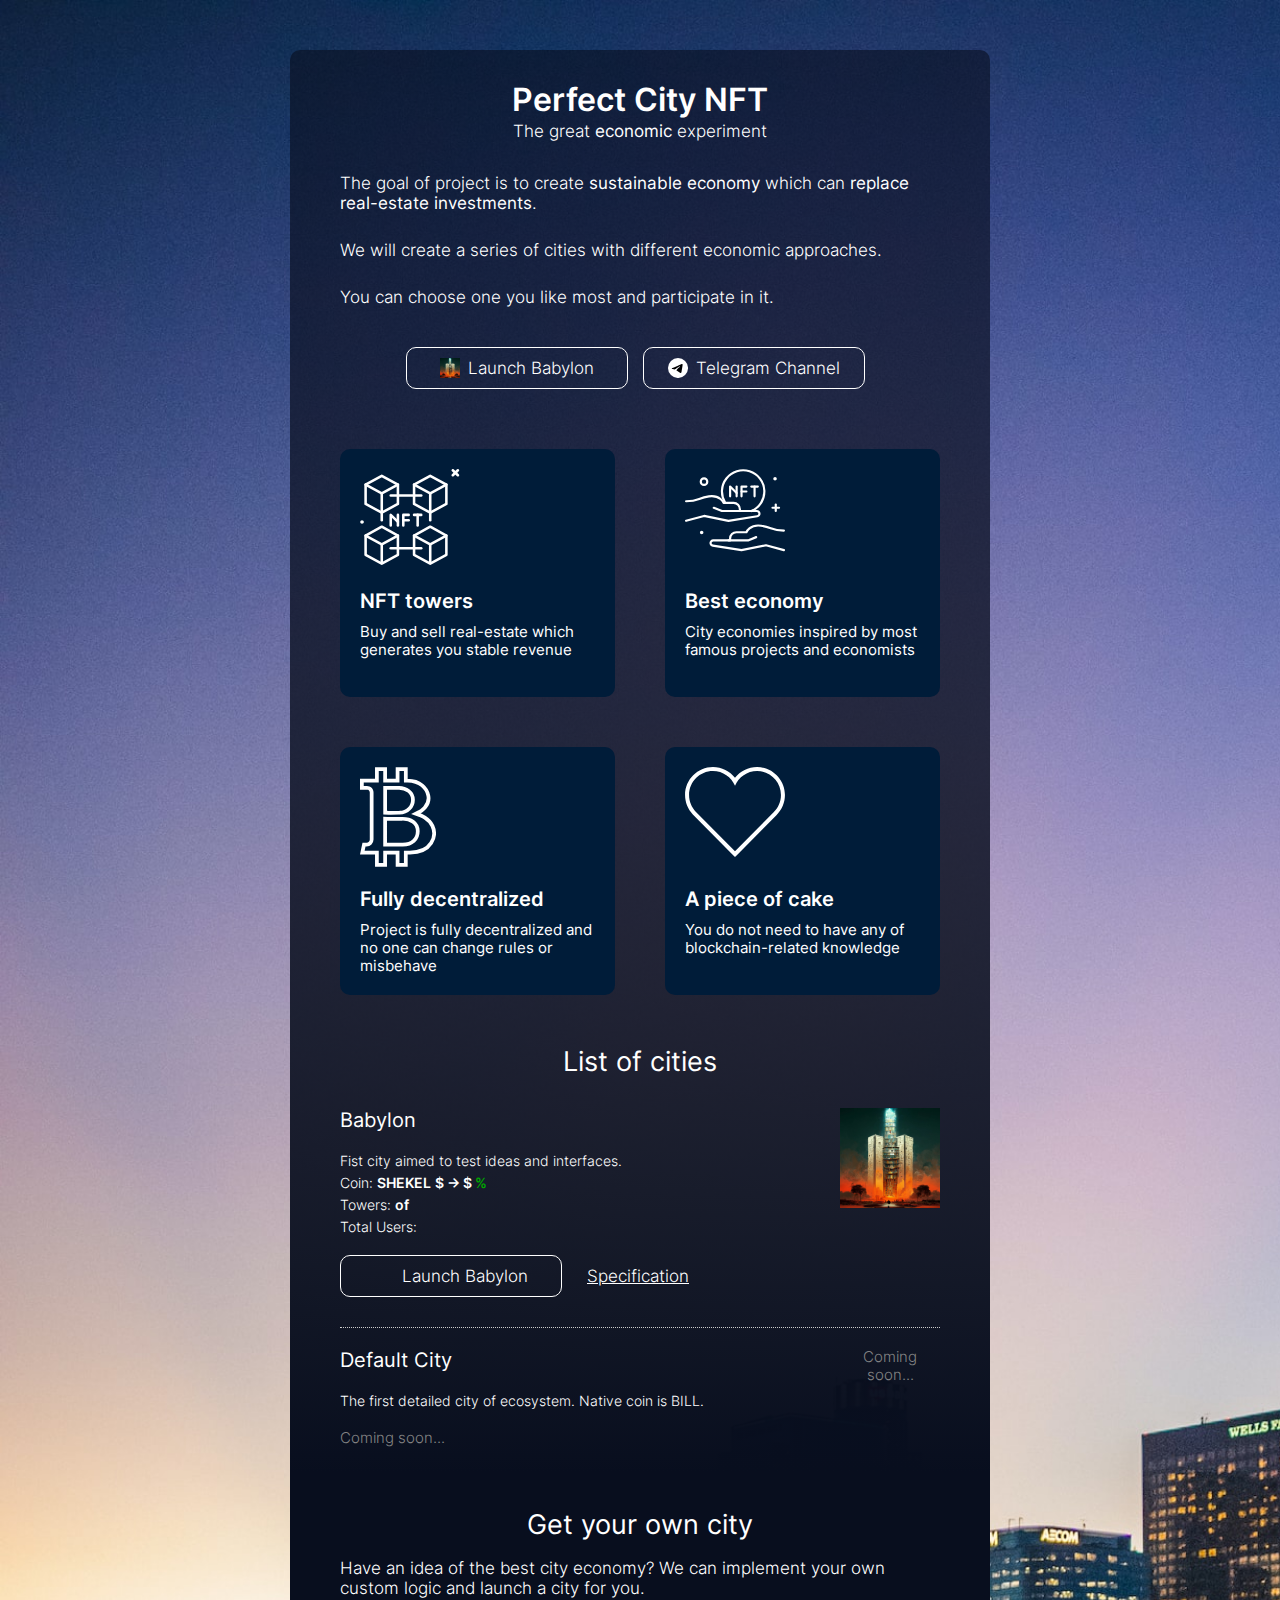
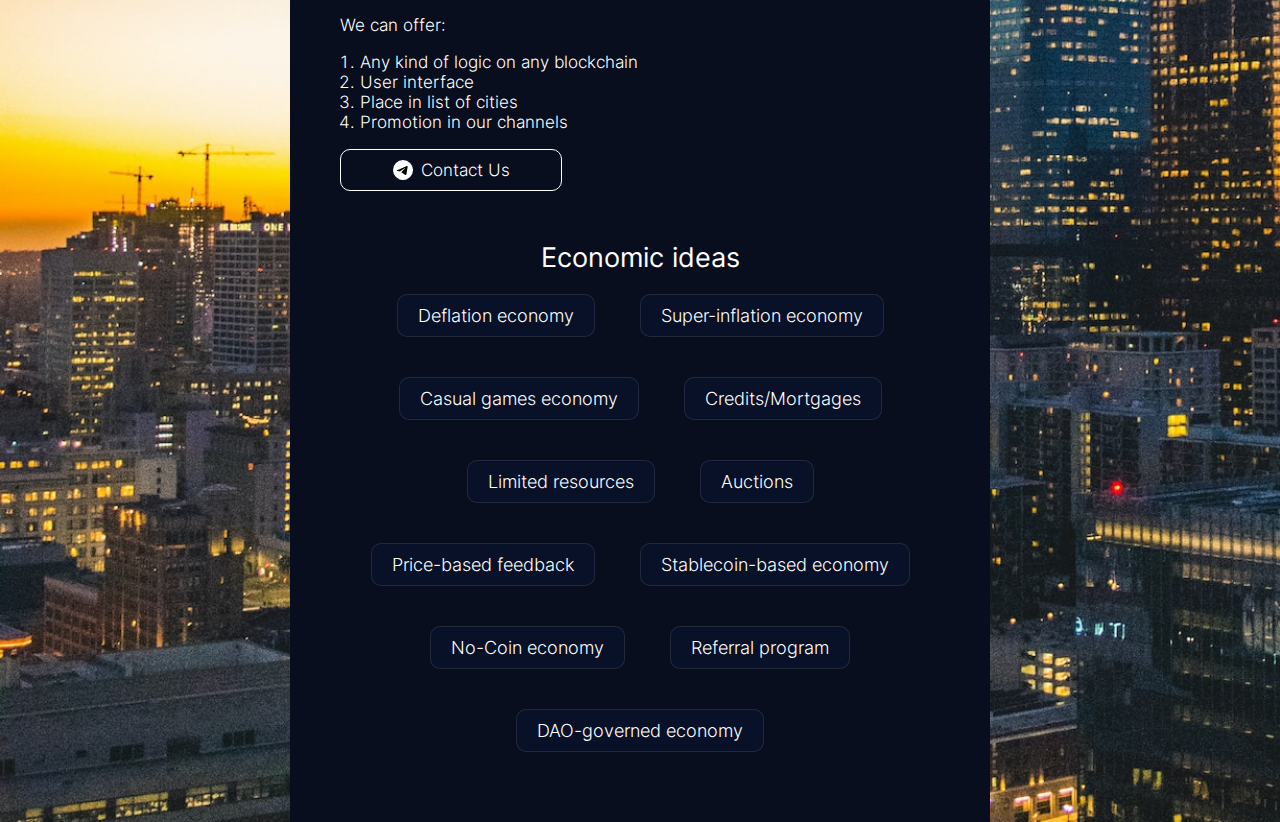
==== index.html @ bed0c01c "deploy" ====
<!DOCTYPE html>
<html lang="en">
<head>
    <meta charset="utf-8" />
    <meta name="viewport" content="width=device-width, initial-scale=1.0">
    <title>Perfect City NFT</title>
    <link href="main.css" rel="stylesheet">
    <link rel="icon" type="image/x-icon" href="favicon.ico">
</head>
<body>
<div class="content"></div>
<script src="main.bundle.js" defer></script>
<script src="runtime.bundle.js" defer></script>
</body>
</html>
---- main.css ----
/*!******************************************************************************************!*\
  !*** css ./node_modules/css-loader/dist/cjs.js!./node_modules/@fontsource/inter/300.css ***!
  \******************************************************************************************/
/* inter-cyrillic-ext-300-normal*/
@font-face {
  font-family: 'Inter';
  font-style: normal;
  font-display: swap;
  font-weight: 300;
  src: url(0a639881a315fb42219c.woff2) format('woff2'), url(b330baea30b41ebd77b1.woff) format('woff');
  unicode-range: U+0460-052F,U+1C80-1C88,U+20B4,U+2DE0-2DFF,U+A640-A69F,U+FE2E-FE2F;
}
/* inter-cyrillic-300-normal*/
@font-face {
  font-family: 'Inter';
  font-style: normal;
  font-display: swap;
  font-weight: 300;
  src: url(a56a3c562bb038d564d9.woff2) format('woff2'), url(b330baea30b41ebd77b1.woff) format('woff');
  unicode-range: U+0301,U+0400-045F,U+0490-0491,U+04B0-04B1,U+2116;
}
/* inter-greek-ext-300-normal*/
@font-face {
  font-family: 'Inter';
  font-style: normal;
  font-display: swap;
  font-weight: 300;
  src: url(29c2cdd24cb3189c87f9.woff2) format('woff2'), url(b330baea30b41ebd77b1.woff) format('woff');
  unicode-range: U+1F00-1FFF;
}
/* inter-greek-300-normal*/
@font-face {
  font-family: 'Inter';
  font-style: normal;
  font-display: swap;
  font-weight: 300;
  src: url(88564212d2f720589a8b.woff2) format('woff2'), url(b330baea30b41ebd77b1.woff) format('woff');
  unicode-range: U+0370-03FF;
}
/* inter-vietnamese-300-normal*/
@font-face {
  font-family: 'Inter';
  font-style: normal;
  font-display: swap;
  font-weight: 300;
  src: url(458d9adac2ed71ea3a8d.woff2) format('woff2'), url(b330baea30b41ebd77b1.woff) format('woff');
  unicode-range: U+0102-0103,U+0110-0111,U+0128-0129,U+0168-0169,U+01A0-01A1,U+01AF-01B0,U+1EA0-1EF9,U+20AB;
}
/* inter-latin-ext-300-normal*/
@font-face {
  font-family: 'Inter';
  font-style: normal;
  font-display: swap;
  font-weight: 300;
  src: url(9d00aad461d0a2a6a18a.woff2) format('woff2'), url(b330baea30b41ebd77b1.woff) format('woff');
  unicode-range: U+0100-024F,U+0259,U+1E00-1EFF,U+2020,U+20A0-20AB,U+20AD-20CF,U+2113,U+2C60-2C7F,U+A720-A7FF;
}
/* inter-latin-300-normal*/
@font-face {
  font-family: 'Inter';
  font-style: normal;
  font-display: swap;
  font-weight: 300;
  src: url(1d901654d5968b3d2af1.woff2) format('woff2'), url(b330baea30b41ebd77b1.woff) format('woff');
  unicode-range: U+0000-00FF,U+0131,U+0152-0153,U+02BB-02BC,U+02C6,U+02DA,U+02DC,U+2000-206F,U+2074,U+20AC,U+2122,U+2191,U+2193,U+2212,U+2215,U+FEFF,U+FFFD;
}

/*!******************************************************************************************!*\
  !*** css ./node_modules/css-loader/dist/cjs.js!./node_modules/@fontsource/inter/400.css ***!
  \******************************************************************************************/
/* inter-cyrillic-ext-400-normal*/
@font-face {
  font-family: 'Inter';
  font-style: normal;
  font-display: swap;
  font-weight: 400;
  src: url(fcc125c4fef4b94c8b13.woff2) format('woff2'), url(8c804432e8c67741aac0.woff) format('woff');
  unicode-range: U+0460-052F,U+1C80-1C88,U+20B4,U+2DE0-2DFF,U+A640-A69F,U+FE2E-FE2F;
}
/* inter-cyrillic-400-normal*/
@font-face {
  font-family: 'Inter';
  font-style: normal;
  font-display: swap;
  font-weight: 400;
  src: url(8684fef6e6411779f0b0.woff2) format('woff2'), url(8c804432e8c67741aac0.woff) format('woff');
  unicode-range: U+0301,U+0400-045F,U+0490-0491,U+04B0-04B1,U+2116;
}
/* inter-greek-ext-400-normal*/
@font-face {
  font-family: 'Inter';
  font-style: normal;
  font-display: swap;
  font-weight: 400;
  src: url(3f642a92b6e57b3a4b84.woff2) format('woff2'), url(8c804432e8c67741aac0.woff) format('woff');
  unicode-range: U+1F00-1FFF;
}
/* inter-greek-400-normal*/
@font-face {
  font-family: 'Inter';
  font-style: normal;
  font-display: swap;
  font-weight: 400;
  src: url(0278a49f9007106a0bf4.woff2) format('woff2'), url(8c804432e8c67741aac0.woff) format('woff');
  unicode-range: U+0370-03FF;
}
/* inter-vietnamese-400-normal*/
@font-face {
  font-family: 'Inter';
  font-style: normal;
  font-display: swap;
  font-weight: 400;
  src: url(789afb71d327988e2fc8.woff2) format('woff2'), url(8c804432e8c67741aac0.woff) format('woff');
  unicode-range: U+0102-0103,U+0110-0111,U+0128-0129,U+0168-0169,U+01A0-01A1,U+01AF-01B0,U+1EA0-1EF9,U+20AB;
}
/* inter-latin-ext-400-normal*/
@font-face {
  font-family: 'Inter';
  font-style: normal;
  font-display: swap;
  font-weight: 400;
  src: url(3a7a76525d98d25962eb.woff2) format('woff2'), url(8c804432e8c67741aac0.woff) format('woff');
  unicode-range: U+0100-024F,U+0259,U+1E00-1EFF,U+2020,U+20A0-20AB,U+20AD-20CF,U+2113,U+2C60-2C7F,U+A720-A7FF;
}
/* inter-latin-400-normal*/
@font-face {
  font-family: 'Inter';
  font-style: normal;
  font-display: swap;
  font-weight: 400;
  src: url(be7cb18dc7caf47cf7e9.woff2) format('woff2'), url(8c804432e8c67741aac0.woff) format('woff');
  unicode-range: U+0000-00FF,U+0131,U+0152-0153,U+02BB-02BC,U+02C6,U+02DA,U+02DC,U+2000-206F,U+2074,U+20AC,U+2122,U+2191,U+2193,U+2212,U+2215,U+FEFF,U+FFFD;
}

/*!******************************************************************************************!*\
  !*** css ./node_modules/css-loader/dist/cjs.js!./node_modules/@fontsource/inter/600.css ***!
  \******************************************************************************************/
/* inter-cyrillic-ext-600-normal*/
@font-face {
  font-family: 'Inter';
  font-style: normal;
  font-display: swap;
  font-weight: 600;
  src: url(c1791ace2adbca4163ca.woff2) format('woff2'), url(d8872b2170f87e73c798.woff) format('woff');
  unicode-range: U+0460-052F,U+1C80-1C88,U+20B4,U+2DE0-2DFF,U+A640-A69F,U+FE2E-FE2F;
}
/* inter-cyrillic-600-normal*/
@font-face {
  font-family: 'Inter';
  font-style: normal;
  font-display: swap;
  font-weight: 600;
  src: url(f17ec551fa8990736da1.woff2) format('woff2'), url(d8872b2170f87e73c798.woff) format('woff');
  unicode-range: U+0301,U+0400-045F,U+0490-0491,U+04B0-04B1,U+2116;
}
/* inter-greek-ext-600-normal*/
@font-face {
  font-family: 'Inter';
  font-style: normal;
  font-display: swap;
  font-weight: 600;
  src: url(66b622a25da168cc60ec.woff2) format('woff2'), url(d8872b2170f87e73c798.woff) format('woff');
  unicode-range: U+1F00-1FFF;
}
/* inter-greek-600-normal*/
@font-face {
  font-family: 'Inter';
  font-style: normal;
  font-display: swap;
  font-weight: 600;
  src: url(c2ba769d6f2c3a8b76fc.woff2) format('woff2'), url(d8872b2170f87e73c798.woff) format('woff');
  unicode-range: U+0370-03FF;
}
/* inter-vietnamese-600-normal*/
@font-face {
  font-family: 'Inter';
  font-style: normal;
  font-display: swap;
  font-weight: 600;
  src: url(fe7c406ffbd129b7aa88.woff2) format('woff2'), url(d8872b2170f87e73c798.woff) format('woff');
  unicode-range: U+0102-0103,U+0110-0111,U+0128-0129,U+0168-0169,U+01A0-01A1,U+01AF-01B0,U+1EA0-1EF9,U+20AB;
}
/* inter-latin-ext-600-normal*/
@font-face {
  font-family: 'Inter';
  font-style: normal;
  font-display: swap;
  font-weight: 600;
  src: url(3cd8400fefcd41fe460c.woff2) format('woff2'), url(d8872b2170f87e73c798.woff) format('woff');
  unicode-range: U+0100-024F,U+0259,U+1E00-1EFF,U+2020,U+20A0-20AB,U+20AD-20CF,U+2113,U+2C60-2C7F,U+A720-A7FF;
}
/* inter-latin-600-normal*/
@font-face {
  font-family: 'Inter';
  font-style: normal;
  font-display: swap;
  font-weight: 600;
  src: url(8f1e0300e8d26fa8919d.woff2) format('woff2'), url(d8872b2170f87e73c798.woff) format('woff');
  unicode-range: U+0000-00FF,U+0131,U+0152-0153,U+02BB-02BC,U+02C6,U+02DA,U+02DC,U+2000-206F,U+2074,U+20AC,U+2122,U+2191,U+2193,U+2212,U+2215,U+FEFF,U+FFFD;
}

/*!********************************************************************************************************************************************************************************!*\
  !*** css ./node_modules/css-loader/dist/cjs.js!./node_modules/resolve-url-loader/index.js!./node_modules/sass-loader/dist/cjs.js??ruleSet[1].rules[0].use[3]!./src/style.scss ***!
  \********************************************************************************************************************************************************************************/
html, body {
  overflow-x: hidden;
}

body {
  overscroll-behavior-y: none;
  color: #FFFFFF;
  font-family: "Inter", sans-serif;
  font-weight: 300;
  background-image: url(511fc9e66ffe0dddd98b.jpg);
  background-size: cover;
  background-repeat: no-repeat;
  background-color: #080E1E;
  margin: 0;
}

.content {
  background: linear-gradient(180deg, rgba(8, 14, 30, 0.6) 0%, rgb(8, 14, 30) 60%, rgb(8, 14, 30) 100%);
  padding: 30px 50px 50px;
  width: 600px;
  margin: 50px auto 0;
  font-size: 17px;
  border-radius: 10px 10px 0 0;
}
@media only screen and (max-width: 700px) {
  .content {
    margin: 0;
    width: calc(100% - 40px);
    min-width: 360px;
    padding-top: 30px;
    padding-left: 20px;
    padding-right: 20px;
  }
}
.content > .title {
  text-align: center;
  font-weight: 600;
  font-size: 32px;
  line-height: 39px;
}
.content > .subtitle {
  text-align: center;
  font-style: normal;
  font-size: 17px;
  line-height: 24px;
}
.content > .story {
  margin-top: 20px;
  font-size: 17px;
}
.content > .story p {
  padding-top: 10px;
}
.content > .story .actions {
  text-align: center;
  margin-top: 40px;
}
.content > .story .button {
  margin-right: 10px;
}
.content > .grid {
  margin-top: 50px;
  margin-bottom: 50px;
  display: grid;
  grid-template-columns: repeat(2, 1fr);
  grid-template-rows: repeat(2, 1fr);
  grid-column-gap: 50px;
  grid-row-gap: 50px;
}
@media only screen and (max-width: 700px) {
  .content > .grid {
    grid-column-gap: 10px;
    grid-row-gap: 10px;
  }
  .content > .grid > .item {
    padding: 5px;
  }
}
.content > .grid > .item {
  background-color: rgb(0, 28, 57);
  border-radius: 10px;
  padding: 20px;
}
.content > .grid > .item .icon {
  width: 100px;
  height: 100px;
  background-size: contain;
  background-repeat: no-repeat;
}
.content > .grid > .item .icon.nft-chain {
  background-image: url(57df6b6407fcf1bdc719.svg);
}
.content > .grid > .item .icon.nft-coin {
  background-image: url(14b4f8cf90a67441672f.svg);
}
.content > .grid > .item .icon.heart {
  background-image: url(d4ce434e15c034f8f153.svg);
}
.content > .grid > .item .icon.btc {
  background-image: url(c328224c6e8856d91b16.svg);
}
.content > .grid > .item > .title {
  margin-top: 20px;
  font-weight: 600;
  font-size: 20px;
  line-height: 24px;
}
.content > .grid > .item > .description {
  margin-top: 10px;
  font-weight: 400;
  font-size: 15px;
  line-height: 18px;
}
.content .section {
  margin-top: 40px;
}
.content .section .title {
  font-weight: 400;
  font-size: 27px;
  line-height: 33px;
  text-align: center;
}
.content .section ol {
  padding-inline-start: 20px;
}
.content .section.cities .title {
  margin-bottom: 30px;
}
.content .section.cities .item {
  margin-bottom: 20px;
  padding-bottom: 20px;
  border-bottom: 1px dotted #ccc;
  display: grid;
  grid-template-columns: 5fr 1fr;
  grid-column-gap: 0;
  grid-row-gap: 0;
  width: 100%;
}
.content .section.cities .item:last-of-type {
  margin-bottom: 0;
  border-bottom: none;
}
.content .section.cities .item .image, .content .section.cities .item .info {
  grid-area: auto;
}
.content .section.cities .item .actions {
  grid-area: 2/1/3/3;
}
.content .section.cities .item .name, .content .section.cities .item .description, .content .section.cities .item .stats {
  margin-bottom: 20px;
}
.content .section.cities .item .image {
  width: 100px;
  height: 100px;
}
.content .section.cities .item .stats {
  margin-top: 5px;
}
.content .section.cities .item .stats > div {
  margin-bottom: 5px;
}
.content .section.cities .item .stats > div > span {
  font-weight: bold;
}
.content .section.cities .item .image.babylon > div {
  background-image: url(0dd05b56761b7afdf03c.jpeg);
}
.content .section.cities .item .image > div {
  width: 100px;
  height: 100px;
  background-size: contain;
  background-repeat: no-repeat;
  text-align: center;
}
.content .section.cities .item .name {
  font-weight: 500;
  font-size: 20px;
  line-height: 24px;
}
.content .section.cities .item .description {
  font-weight: 300;
  font-size: 14px;
  line-height: 17px;
}
.content .section.cities .item .link {
  display: inline-block;
  text-decoration: underline;
  cursor: pointer;
  margin-left: 20px;
  text-align: center;
  color: white;
}
.content .section.cities .item.coming-soon .actions, .content .section.cities .item.coming-soon .image {
  font-weight: 300;
  font-size: 15px;
  line-height: 18px;
  color: #848484;
}
.content .section .list {
  text-align: center;
}
@media only screen and (max-width: 700px) {
  .content .section .list {
    margin-top: 20px;
  }
}
.content .section .list > div {
  display: inline-block;
  position: relative;
}
.content .section .list > div .name {
  font-size: 18px;
  border: 1px solid rgba(255, 255, 255, 0.1);
  border-radius: 10px;
  background-color: rgb(9, 17, 40);
  display: inline-block;
  padding: 10px 20px;
  margin: 20px;
  cursor: help;
}
@media only screen and (max-width: 700px) {
  .content .section .list > div .name {
    margin: 5px;
  }
}
.content .section .list > div .name:hover + .description {
  z-index: 1;
  opacity: 1;
}
.content .section .list > div .description {
  font-size: 14px;
  transition: opacity 0.5s;
  width: 200px;
  opacity: 0;
  position: absolute;
  top: 0;
  left: 0;
  transform: translateY(-90%) translateX(50%);
  border: 1px solid rgba(255, 255, 255, 0.4);
  padding: 5px;
  background-color: rgb(8, 14, 30);
  z-index: -1;
  text-align: left;
}
.content .button {
  border: 1px solid #FFFFFF;
  border-radius: 10px;
  color: white;
  text-decoration: none;
  padding: 10px;
  min-width: 200px;
  display: inline-block;
  text-align: center;
  cursor: pointer;
  transition: background-color 0.3s, border-color 0.3s;
  margin-bottom: 10px;
}
.content .button:hover {
  border-color: red;
}
.content .button > .icon {
  display: inline-block;
  background-repeat: no-repeat;
  background-size: 20px;
  width: 20px;
  height: 20px;
  vertical-align: text-bottom;
  margin-right: 3px;
}
.content .button.telegram > .icon {
  background-image: url(a0e07fb25bb814c35aee.svg);
}
.content .button.babylon > .icon {
  background-image: url(0dd05b56761b7afdf03c.jpeg);
}

.green {
  color: #00a400;
}
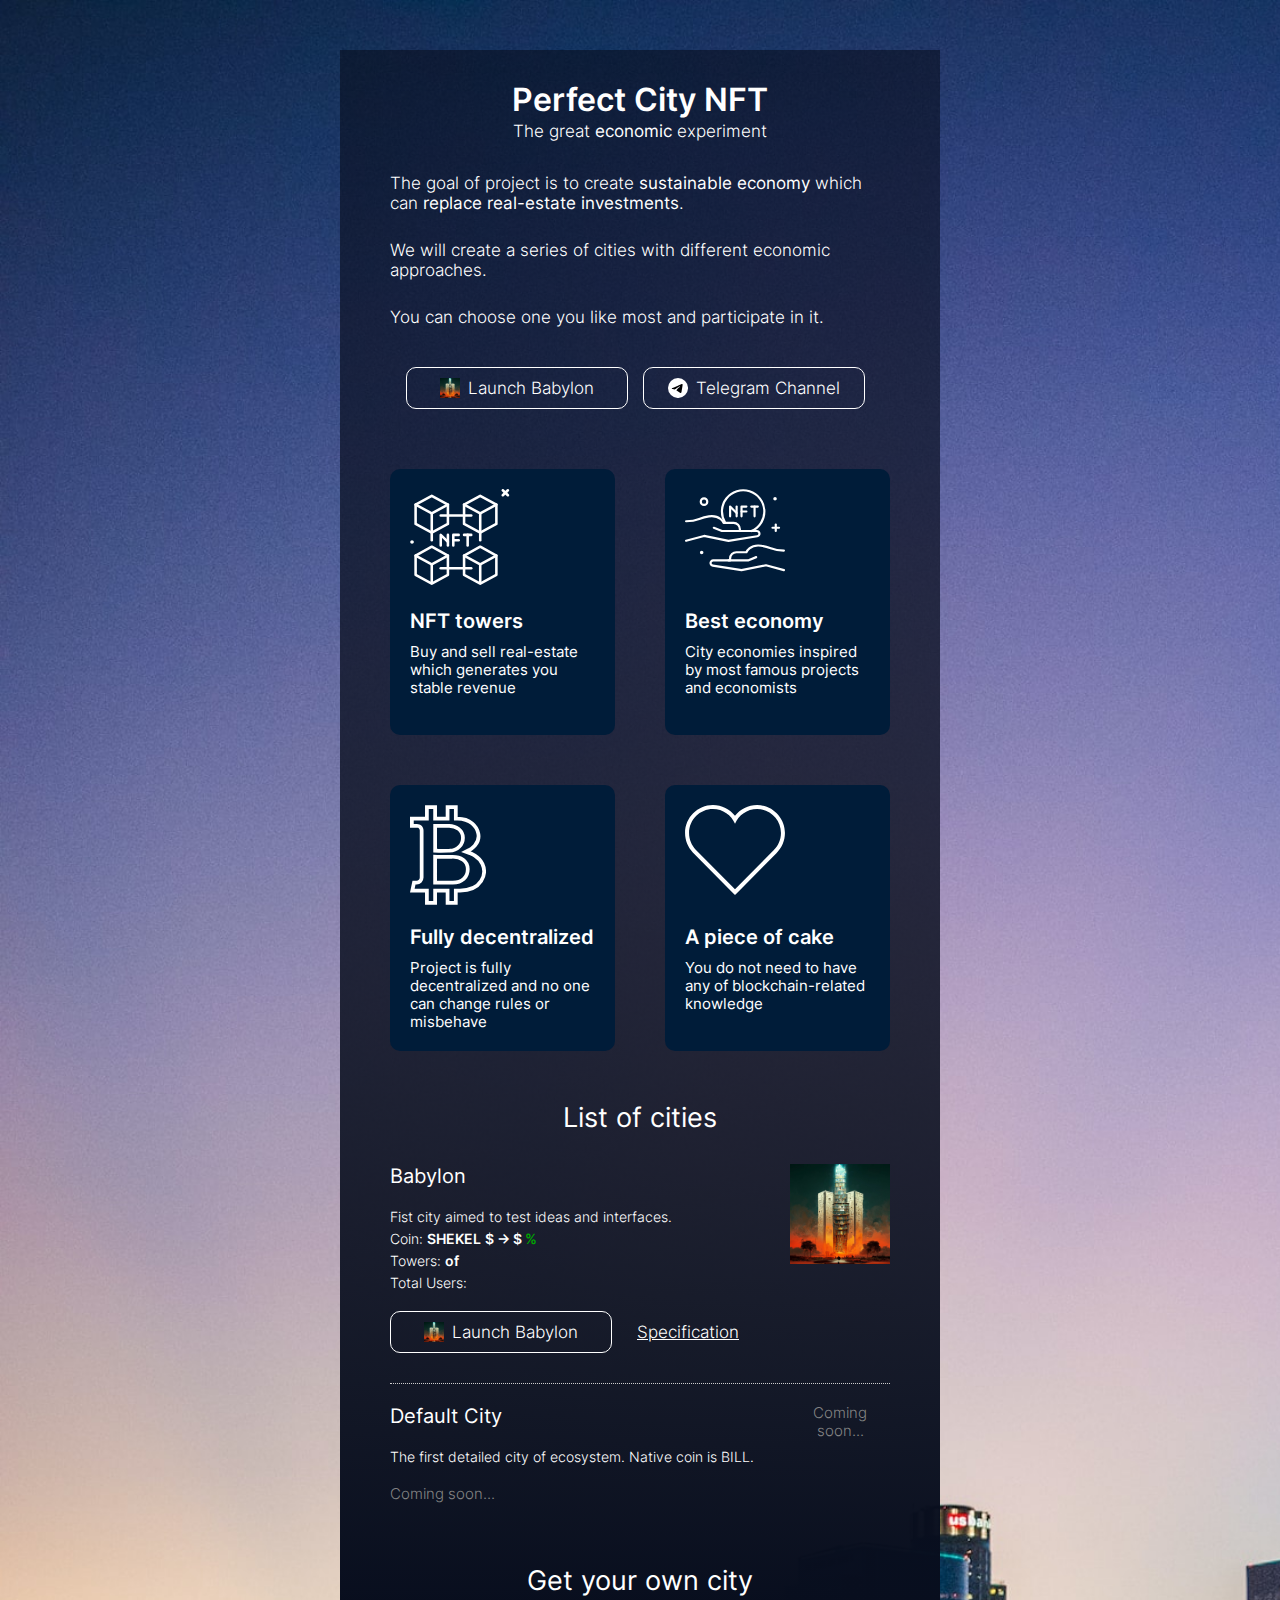
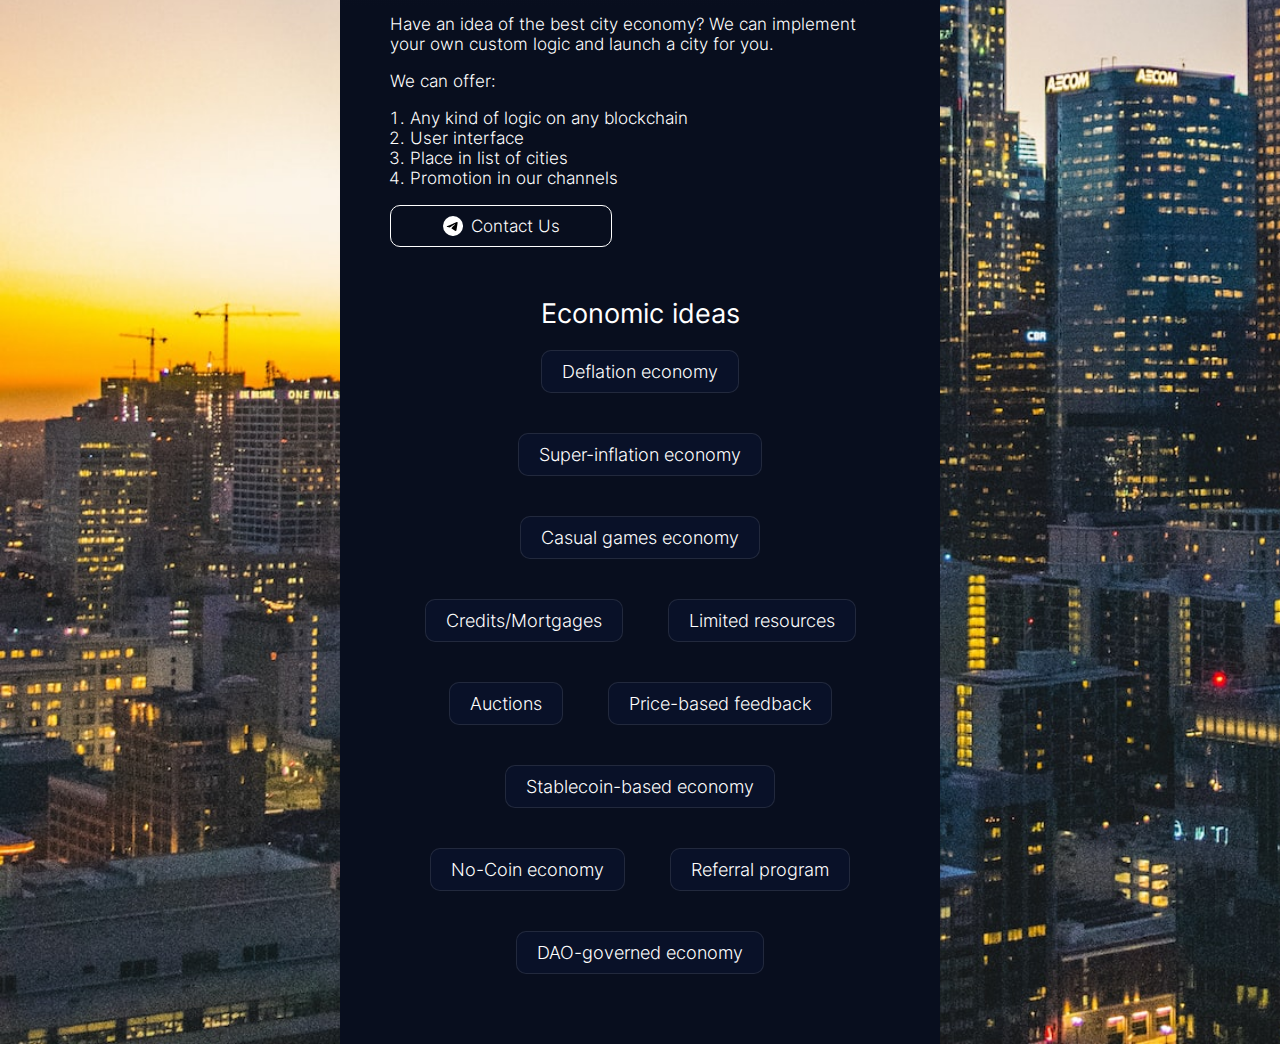
==== commit d15afaa7: "deploy" ====
--- a/index.html
+++ b/index.html
@@ -8,7 +8,9 @@
     <link rel="icon" type="image/x-icon" href="favicon.ico">
 </head>
 <body>
-<div class="content"></div>
+<div class="content">
+    <div class="container"></div>
+</div>
 <script src="main.bundle.js" defer></script>
 <script src="runtime.bundle.js" defer></script>
 </body>
--- a/main.css
+++ b/main.css
@@ -202,10 +202,6 @@
 /*!********************************************************************************************************************************************************************************!*\
   !*** css ./node_modules/css-loader/dist/cjs.js!./node_modules/resolve-url-loader/index.js!./node_modules/sass-loader/dist/cjs.js??ruleSet[1].rules[0].use[3]!./src/style.scss ***!
   \********************************************************************************************************************************************************************************/
-html, body {
-  overflow-x: hidden;
-}
-
 body {
   overscroll-behavior-y: none;
   color: #FFFFFF;
@@ -220,49 +216,53 @@
 
 .content {
   background: linear-gradient(180deg, rgba(8, 14, 30, 0.6) 0%, rgb(8, 14, 30) 60%, rgb(8, 14, 30) 100%);
-  padding: 30px 50px 50px;
   width: 600px;
   margin: 50px auto 0;
   font-size: 17px;
-  border-radius: 10px 10px 0 0;
 }
 @media only screen and (max-width: 700px) {
   .content {
     margin: 0;
-    width: calc(100% - 40px);
-    min-width: 360px;
-    padding-top: 30px;
-    padding-left: 20px;
-    padding-right: 20px;
-  }
-}
-.content > .title {
+    width: 100%;
+  }
+}
+.content .container {
+  padding: 30px 50px 50px;
+  border-radius: 10px 10px 0 0;
+}
+@media only screen and (max-width: 700px) {
+  .content .container {
+    padding: 30px 20px 10px;
+    border-radius: 0;
+  }
+}
+.content .container > .title {
   text-align: center;
   font-weight: 600;
   font-size: 32px;
   line-height: 39px;
 }
-.content > .subtitle {
+.content .container > .subtitle {
   text-align: center;
   font-style: normal;
   font-size: 17px;
   line-height: 24px;
 }
-.content > .story {
+.content .container > .story {
   margin-top: 20px;
   font-size: 17px;
 }
-.content > .story p {
+.content .container > .story p {
   padding-top: 10px;
 }
-.content > .story .actions {
+.content .container > .story .actions {
   text-align: center;
   margin-top: 40px;
 }
-.content > .story .button {
+.content .container > .story .button {
   margin-right: 10px;
 }
-.content > .grid {
+.content .container > .grid {
   margin-top: 50px;
   margin-bottom: 50px;
   display: grid;
@@ -272,65 +272,65 @@
   grid-row-gap: 50px;
 }
 @media only screen and (max-width: 700px) {
-  .content > .grid {
+  .content .container > .grid {
     grid-column-gap: 10px;
     grid-row-gap: 10px;
   }
-  .content > .grid > .item {
+  .content .container > .grid > .item {
     padding: 5px;
   }
 }
-.content > .grid > .item {
+.content .container > .grid > .item {
   background-color: rgb(0, 28, 57);
   border-radius: 10px;
   padding: 20px;
 }
-.content > .grid > .item .icon {
+.content .container > .grid > .item .icon {
   width: 100px;
   height: 100px;
   background-size: contain;
   background-repeat: no-repeat;
 }
-.content > .grid > .item .icon.nft-chain {
+.content .container > .grid > .item .icon.nft-chain {
   background-image: url(57df6b6407fcf1bdc719.svg);
 }
-.content > .grid > .item .icon.nft-coin {
+.content .container > .grid > .item .icon.nft-coin {
   background-image: url(14b4f8cf90a67441672f.svg);
 }
-.content > .grid > .item .icon.heart {
+.content .container > .grid > .item .icon.heart {
   background-image: url(d4ce434e15c034f8f153.svg);
 }
-.content > .grid > .item .icon.btc {
+.content .container > .grid > .item .icon.btc {
   background-image: url(c328224c6e8856d91b16.svg);
 }
-.content > .grid > .item > .title {
+.content .container > .grid > .item > .title {
   margin-top: 20px;
   font-weight: 600;
   font-size: 20px;
   line-height: 24px;
 }
-.content > .grid > .item > .description {
+.content .container > .grid > .item > .description {
   margin-top: 10px;
   font-weight: 400;
   font-size: 15px;
   line-height: 18px;
 }
-.content .section {
+.content .container .section {
   margin-top: 40px;
 }
-.content .section .title {
+.content .container .section .title {
   font-weight: 400;
   font-size: 27px;
   line-height: 33px;
   text-align: center;
 }
-.content .section ol {
+.content .container .section ol {
   padding-inline-start: 20px;
 }
-.content .section.cities .title {
+.content .container .section.cities .title {
   margin-bottom: 30px;
 }
-.content .section.cities .item {
+.content .container .section.cities .item {
   margin-bottom: 20px;
   padding-bottom: 20px;
   border-bottom: 1px dotted #ccc;
@@ -340,53 +340,53 @@
   grid-row-gap: 0;
   width: 100%;
 }
-.content .section.cities .item:last-of-type {
+.content .container .section.cities .item:last-of-type {
   margin-bottom: 0;
   border-bottom: none;
 }
-.content .section.cities .item .image, .content .section.cities .item .info {
+.content .container .section.cities .item .image, .content .container .section.cities .item .info {
   grid-area: auto;
 }
-.content .section.cities .item .actions {
+.content .container .section.cities .item .actions {
   grid-area: 2/1/3/3;
 }
-.content .section.cities .item .name, .content .section.cities .item .description, .content .section.cities .item .stats {
+.content .container .section.cities .item .name, .content .container .section.cities .item .description, .content .container .section.cities .item .stats {
   margin-bottom: 20px;
 }
-.content .section.cities .item .image {
+.content .container .section.cities .item .image {
   width: 100px;
   height: 100px;
 }
-.content .section.cities .item .stats {
+.content .container .section.cities .item .stats {
   margin-top: 5px;
 }
-.content .section.cities .item .stats > div {
+.content .container .section.cities .item .stats > div {
   margin-bottom: 5px;
 }
-.content .section.cities .item .stats > div > span {
+.content .container .section.cities .item .stats > div > span {
   font-weight: bold;
 }
-.content .section.cities .item .image.babylon > div {
+.content .container .section.cities .item .image.babylon > div {
   background-image: url(0dd05b56761b7afdf03c.jpeg);
 }
-.content .section.cities .item .image > div {
+.content .container .section.cities .item .image > div {
   width: 100px;
   height: 100px;
   background-size: contain;
   background-repeat: no-repeat;
   text-align: center;
 }
-.content .section.cities .item .name {
+.content .container .section.cities .item .name {
   font-weight: 500;
   font-size: 20px;
   line-height: 24px;
 }
-.content .section.cities .item .description {
+.content .container .section.cities .item .description {
   font-weight: 300;
   font-size: 14px;
   line-height: 17px;
 }
-.content .section.cities .item .link {
+.content .container .section.cities .item .link {
   display: inline-block;
   text-decoration: underline;
   cursor: pointer;
@@ -394,25 +394,25 @@
   text-align: center;
   color: white;
 }
-.content .section.cities .item.coming-soon .actions, .content .section.cities .item.coming-soon .image {
+.content .container .section.cities .item.coming-soon .actions, .content .container .section.cities .item.coming-soon .image {
   font-weight: 300;
   font-size: 15px;
   line-height: 18px;
   color: #848484;
 }
-.content .section .list {
+.content .container .section .list {
   text-align: center;
 }
 @media only screen and (max-width: 700px) {
-  .content .section .list {
+  .content .container .section .list {
     margin-top: 20px;
   }
 }
-.content .section .list > div {
+.content .container .section .list > div {
   display: inline-block;
   position: relative;
 }
-.content .section .list > div .name {
+.content .container .section .list > div .name {
   font-size: 18px;
   border: 1px solid rgba(255, 255, 255, 0.1);
   border-radius: 10px;
@@ -423,20 +423,22 @@
   cursor: help;
 }
 @media only screen and (max-width: 700px) {
-  .content .section .list > div .name {
+  .content .container .section .list > div .name {
     margin: 5px;
   }
 }
-.content .section .list > div .name:hover + .description {
+.content .container .section .list > div .name:hover + .description {
   z-index: 1;
   opacity: 1;
-}
-.content .section .list > div .description {
+  display: block;
+}
+.content .container .section .list > div .description {
   font-size: 14px;
   transition: opacity 0.5s;
   width: 200px;
   opacity: 0;
   position: absolute;
+  display: none;
   top: 0;
   left: 0;
   transform: translateY(-90%) translateX(50%);
@@ -446,7 +448,7 @@
   z-index: -1;
   text-align: left;
 }
-.content .button {
+.content .container .button {
   border: 1px solid #FFFFFF;
   border-radius: 10px;
   color: white;
@@ -459,10 +461,10 @@
   transition: background-color 0.3s, border-color 0.3s;
   margin-bottom: 10px;
 }
-.content .button:hover {
+.content .container .button:hover {
   border-color: red;
 }
-.content .button > .icon {
+.content .container .button > .icon {
   display: inline-block;
   background-repeat: no-repeat;
   background-size: 20px;
@@ -471,10 +473,10 @@
   vertical-align: text-bottom;
   margin-right: 3px;
 }
-.content .button.telegram > .icon {
+.content .container .button.telegram > .icon {
   background-image: url(a0e07fb25bb814c35aee.svg);
 }
-.content .button.babylon > .icon {
+.content .container .button.babylon > .icon {
   background-image: url(0dd05b56761b7afdf03c.jpeg);
 }
 
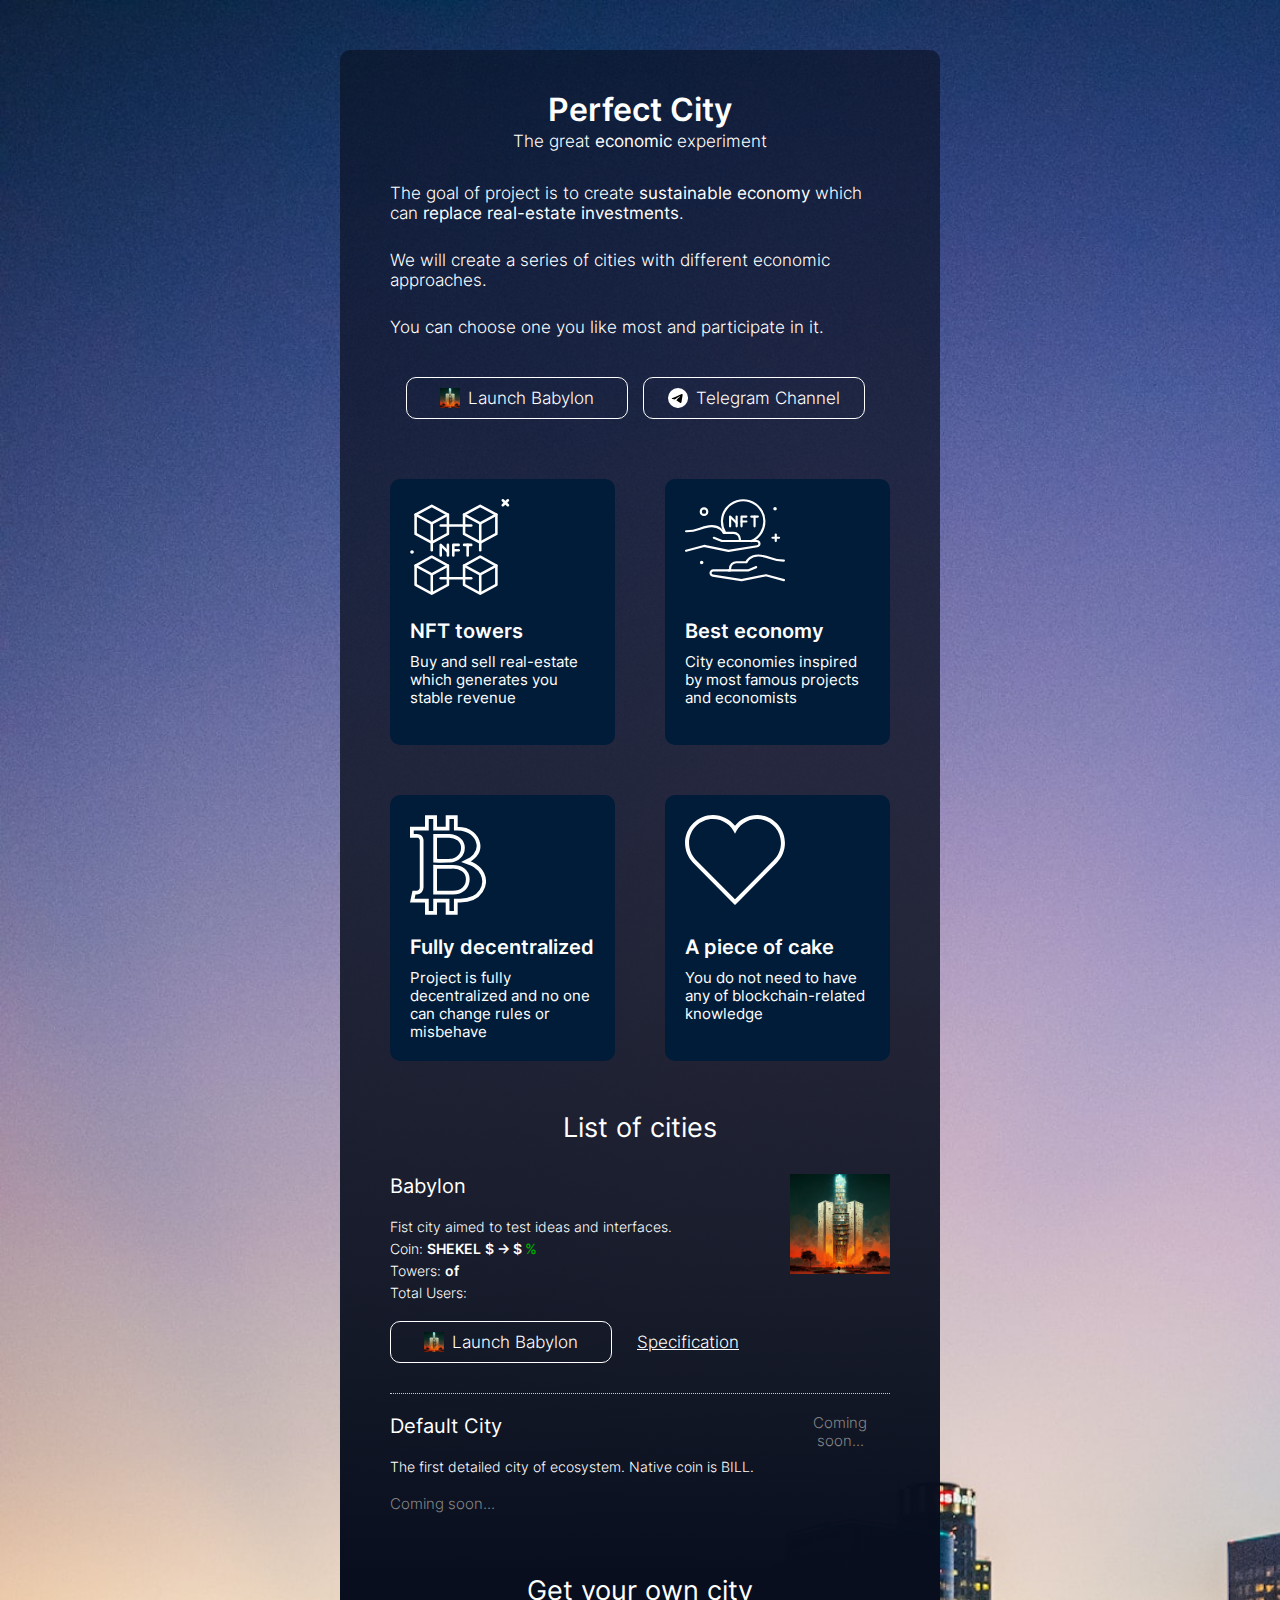
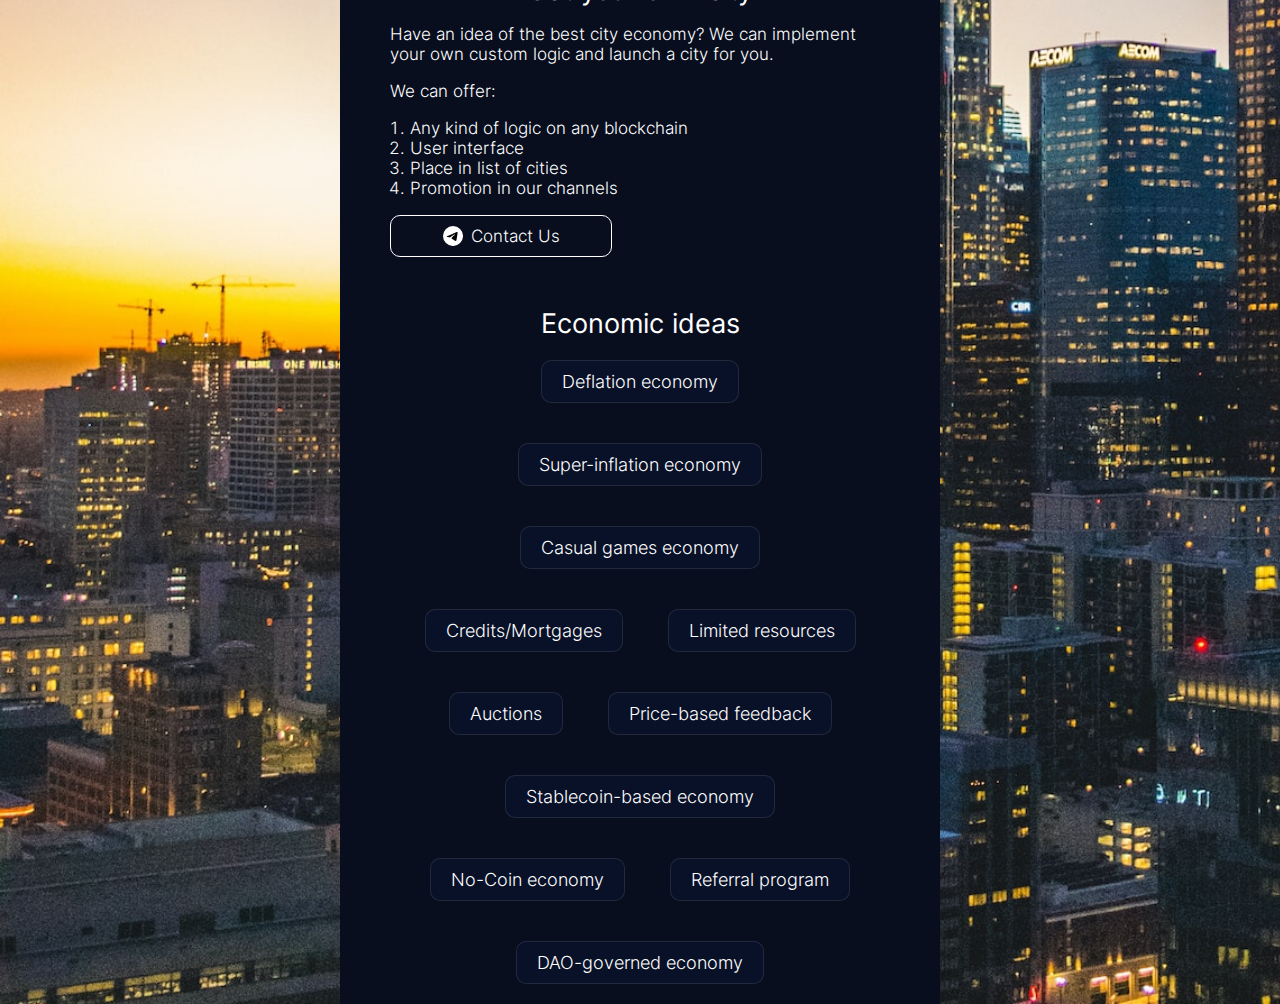
==== commit 1aa57be1: "deploy" ====
--- a/index.html
+++ b/index.html
@@ -3,9 +3,9 @@
 <head>
     <meta charset="utf-8" />
     <meta name="viewport" content="width=device-width, initial-scale=1.0">
-    <title>Perfect City NFT</title>
+    <title>Perfect City</title>
     <link href="main.css" rel="stylesheet">
-    <link rel="icon" type="image/x-icon" href="favicon.ico">
+    <link rel="icon" type="image/x-icon" href="assets/favicon.ico">
 </head>
 <body>
 <div class="content">
--- a/main.css
+++ b/main.css
@@ -219,21 +219,24 @@
   width: 600px;
   margin: 50px auto 0;
   font-size: 17px;
+  border-radius: 10px 10px 0 0;
 }
 @media only screen and (max-width: 700px) {
   .content {
     margin: 0;
-    width: 100%;
+    width: 100vw;
+    border-radius: 0;
   }
 }
 .content .container {
-  padding: 30px 50px 50px;
-  border-radius: 10px 10px 0 0;
+  margin: 30px 50px 0;
+  padding-top: 40px;
 }
 @media only screen and (max-width: 700px) {
   .content .container {
-    padding: 30px 20px 10px;
-    border-radius: 0;
+    margin: 0 20px;
+    padding-top: 30px;
+    padding-bottom: 30px;
   }
 }
 .content .container > .title {
@@ -308,6 +311,12 @@
   font-weight: 600;
   font-size: 20px;
   line-height: 24px;
+}
+@media only screen and (max-width: 700px) {
+  .content .container > .grid > .item > .title {
+    font-size: 16px;
+    line-height: 16px;
+  }
 }
 .content .container > .grid > .item > .description {
   margin-top: 10px;
